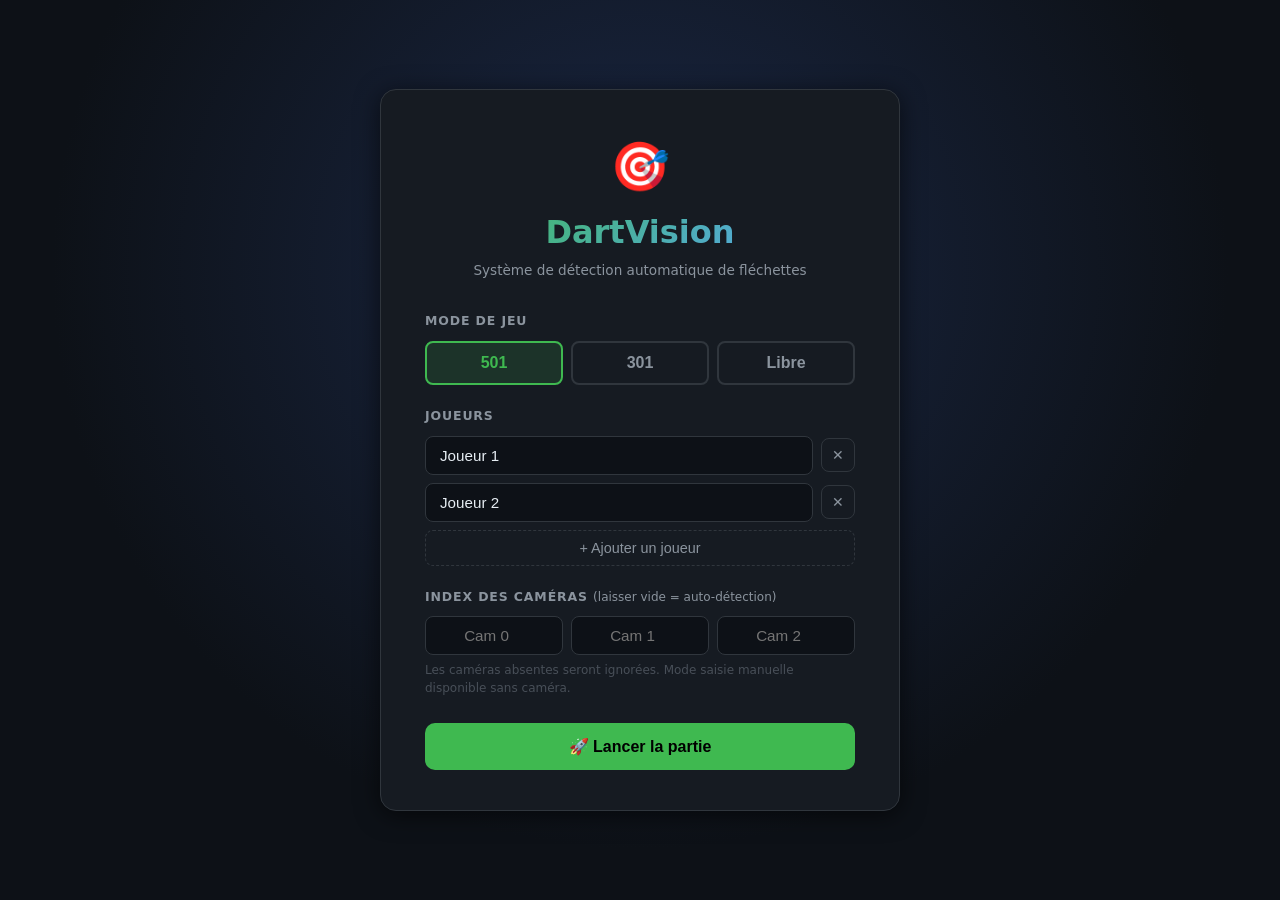
==== web/static/index.html @ a5d16f19 "feat: Application web complète DartVision avec saisie manuelle fallback - web/server.py: Backend Fas" ====
<!DOCTYPE html>
<html lang="fr">
<head>
  <meta charset="UTF-8" />
  <meta name="viewport" content="width=device-width, initial-scale=1.0" />
  <title>DartVision — Système de détection de fléchettes</title>
  <link rel="stylesheet" href="style.css" />
</head>
<body>

<!-- ═══════════════════════════════════════════════════════ SETUP SCREEN ═════-->
<div id="setup-screen">
  <div class="setup-card">
    <div class="setup-logo">🎯</div>
    <h1>DartVision</h1>
    <p class="subtitle">Système de détection automatique de fléchettes</p>

    <div class="form-group">
      <label>Mode de jeu</label>
      <div class="mode-selector">
        <button class="mode-btn active" data-mode="501">501</button>
        <button class="mode-btn" data-mode="301">301</button>
        <button class="mode-btn" data-mode="free">Libre</button>
      </div>
    </div>

    <div class="form-group">
      <label>Joueurs</label>
      <div class="player-list" id="player-list">
        <div class="player-input-row">
          <input type="text" placeholder="Joueur 1" value="Joueur 1" class="player-name-input" />
          <button class="btn-icon danger" onclick="removePlayer(this)" title="Supprimer">✕</button>
        </div>
        <div class="player-input-row">
          <input type="text" placeholder="Joueur 2" value="Joueur 2" class="player-name-input" />
          <button class="btn-icon danger" onclick="removePlayer(this)" title="Supprimer">✕</button>
        </div>
      </div>
      <button class="add-player-btn" onclick="addPlayer()">+ Ajouter un joueur</button>
    </div>

    <div class="form-group">
      <label>
        Index des caméras
        <span class="label-hint">(laisser vide = auto-détection)</span>
      </label>
      <div class="cam-inputs">
        <input type="number" id="cam0-input" placeholder="Cam 0" min="0" max="20" />
        <input type="number" id="cam1-input" placeholder="Cam 1" min="0" max="20" />
        <input type="number" id="cam2-input" placeholder="Cam 2" min="0" max="20" />
      </div>
      <p class="field-hint">Les caméras absentes seront ignorées. Mode saisie manuelle disponible sans caméra.</p>
    </div>

    <button class="btn-primary" id="start-btn" onclick="startGame()">
      <span id="start-btn-text">🚀 Lancer la partie</span>
    </button>
  </div>
</div>

<!-- ═══════════════════════════════════════════════════════ GAME SCREEN ══════-->
<div id="game-screen">

  <!-- ── Left: Camera Feeds ─────────────────────────────────────────────── -->
  <div id="cameras-panel">
    <div class="panel-header">
      <span class="panel-title">📷 Caméras</span>
      <button class="pill-btn" id="pause-btn" onclick="toggleDetection()">⏸ Pause</button>
    </div>

    <div id="cam-feeds">
      <!-- Camera containers injected by JS -->
      <div class="no-cam-msg" id="no-cam-msg" style="display:none">
        <div style="font-size:2.5rem;margin-bottom:10px">📷</div>
        <strong>Aucune caméra détectée</strong>
        <p>Mode saisie manuelle uniquement.<br>Utilisez la cible ou les boutons rapides.</p>
      </div>
    </div>

    <button class="ctrl-btn success full-width" onclick="captureAllReferences()" style="margin-top:10px">
      📸 Capturer référence (toutes)
    </button>

    <!-- Detection status -->
    <div class="detect-status" id="detect-status">
      <div class="detect-status-dot" id="detect-dot"></div>
      <span id="detect-status-text">En attente de lancer…</span>
    </div>
  </div>

  <!-- ── Center: Dartboard + Last Throw ────────────────────────────────── -->
  <div id="center-panel">
    <div class="center-header">
      <span class="center-title">🎯 Cible interactive</span>
      <span class="center-hint">Cliquez pour saisie manuelle</span>
    </div>

    <div id="dartboard-wrapper">
      <svg id="dartboard-svg"
           viewBox="0 0 500 500"
           xmlns="http://www.w3.org/2000/svg"
           title="Cliquez pour entrer un score manuellement">
        <!-- Generated by JS -->
      </svg>
    </div>

    <!-- Last Throw Info Bar -->
    <div id="last-throw-bar">
      <div class="lt-score-box">
        <div class="lt-score-value" id="lt-score">—</div>
        <div class="lt-score-pts">pts</div>
      </div>
      <div class="lt-info">
        <div class="lt-label" id="lt-label">En attente de détection</div>
        <div class="lt-detail" id="lt-detail">Lancez une fléchette ou utilisez la saisie manuelle</div>
      </div>
      <div class="lt-right">
        <span class="source-badge" id="lt-source">—</span>
        <button class="correct-btn" id="correct-btn" onclick="correctLastThrow()" style="display:none">
          ✎ Corriger
        </button>
      </div>
    </div>
  </div>

  <!-- ── Right: Scoreboard ─────────────────────────────────────────────── -->
  <div id="scoreboard-panel">
    <div class="panel-header">
      <span class="panel-title">🏆 Scores</span>
      <span class="mode-badge" id="mode-badge">501</span>
    </div>

    <div id="players-section">
      <!-- Player cards injected by JS -->
    </div>

    <!-- Throw history -->
    <div class="history-block">
      <div class="history-title">Historique</div>
      <div class="history-list" id="history-list">
        <div class="history-empty">Aucun lancer enregistré</div>
      </div>
    </div>
  </div>

  <!-- ── Bottom Controls Bar ───────────────────────────────────────────── -->
  <div id="controls-bar">
    <button class="ctrl-btn danger" onclick="undoThrow()" title="Raccourci: Z">
      ↩ Annuler
    </button>
    <button class="ctrl-btn" onclick="nextTurn()" title="Raccourci: N">
      ⏭ Tour suivant
    </button>
    <button class="ctrl-btn primary" onclick="openManualScore()" title="Raccourci: M">
      ✏️ Saisie manuelle
    </button>

    <div class="ctrl-separator"></div>

    <div class="current-player-display" id="current-player-display">
      🎯 <strong id="current-player-name">—</strong>
      <span id="current-player-darts" class="dart-counter"></span>
    </div>

    <div class="ctrl-separator"></div>

    <span class="keyboard-hint">Z=Annuler · N=Tour suivant · M=Manuel · Esc=Fermer</span>

    <div style="flex:1"></div>

    <button class="ctrl-btn" onclick="showSetup()">⚙️ Nouvelle partie</button>
  </div>

</div><!-- #game-screen -->

<!-- ═══════════════════════════════════════════════════ MANUAL SCORE MODAL ═══-->
<div id="manual-modal" class="hidden">
  <div class="modal-backdrop" onclick="closeManualScore()"></div>
  <div class="modal-card">
    <div class="modal-header">
      <h3>✏️ Saisie manuelle</h3>
      <button class="modal-close" onclick="closeManualScore()">✕</button>
    </div>
    <p class="modal-sub">Cliquez sur la cible <em>ou</em> utilisez les boutons rapides ci-dessous</p>

    <div class="modal-layout">

      <!-- Interactive dartboard -->
      <div class="modal-board-wrap">
        <svg id="modal-dartboard"
             viewBox="0 0 500 500"
             xmlns="http://www.w3.org/2000/svg"
             style="cursor:crosshair">
          <!-- Generated by JS -->
        </svg>
      </div>

      <!-- Score display + quick buttons -->
      <div class="modal-right">

        <div class="selected-display" id="selected-display">
          <div class="sel-score" id="sel-score">—</div>
          <div class="sel-label" id="sel-label">Sélectionnez une zone</div>
          <div class="sel-ring" id="sel-ring"></div>
        </div>

        <!-- Quick score shortcuts -->
        <div class="quick-section">
          <div class="quick-title">Raccourcis</div>
          <div class="quick-row">
            <button class="qs-btn bull" onclick="selectQuickScore('D-BULL',50,25,2,'double_bull')">🎯 BULL 50</button>
            <button class="qs-btn bull" onclick="selectQuickScore('S-BULL',25,25,1,'single_bull')">BULL 25</button>
            <button class="qs-btn miss" onclick="selectQuickScore('MISS',0,0,0,'outside')">MISS</button>
          </div>
        </div>

        <!-- Number grid -->
        <div class="quick-section">
          <div class="quick-title">Numéro → puis multiplicateur</div>
          <div class="number-grid">
            <button class="num-btn" onclick="selectNumber(20)">20</button>
            <button class="num-btn" onclick="selectNumber(19)">19</button>
            <button class="num-btn" onclick="selectNumber(18)">18</button>
            <button class="num-btn" onclick="selectNumber(17)">17</button>
            <button class="num-btn" onclick="selectNumber(16)">16</button>
            <button class="num-btn" onclick="selectNumber(15)">15</button>
            <button class="num-btn" onclick="selectNumber(14)">14</button>
            <button class="num-btn" onclick="selectNumber(13)">13</button>
            <button class="num-btn" onclick="selectNumber(12)">12</button>
            <button class="num-btn" onclick="selectNumber(11)">11</button>
            <button class="num-btn" onclick="selectNumber(10)">10</button>
            <button class="num-btn" onclick="selectNumber(9)">9</button>
            <button class="num-btn" onclick="selectNumber(8)">8</button>
            <button class="num-btn" onclick="selectNumber(7)">7</button>
            <button class="num-btn" onclick="selectNumber(6)">6</button>
            <button class="num-btn" onclick="selectNumber(5)">5</button>
            <button class="num-btn" onclick="selectNumber(4)">4</button>
            <button class="num-btn" onclick="selectNumber(3)">3</button>
            <button class="num-btn" onclick="selectNumber(2)">2</button>
            <button class="num-btn" onclick="selectNumber(1)">1</button>
          </div>
        </div>

        <!-- Multiplier row (shown after number selected) -->
        <div class="mult-section" id="mult-section" style="display:none">
          <div class="quick-title">Multiplicateur pour <span id="mult-number">?</span></div>
          <div class="mult-row">
            <button class="mult-btn" id="mb-single" onclick="applyMultiplier(1)">Simple</button>
            <button class="mult-btn" id="mb-double" onclick="applyMultiplier(2)">Double (×2)</button>
            <button class="mult-btn" id="mb-triple" onclick="applyMultiplier(3)">Triple (×3)</button>
          </div>
        </div>

        <!-- Footer -->
        <div class="modal-footer">
          <button class="btn-confirm" id="confirm-btn" onclick="confirmManualScore()" disabled>
            ✅ Valider
          </button>
          <button class="btn-cancel" onclick="closeManualScore()">Annuler</button>
        </div>

      </div><!-- .modal-right -->
    </div><!-- .modal-layout -->
  </div><!-- .modal-card -->
</div><!-- #manual-modal -->

<!-- ═══════════════════════════════════════════════════════ GAME OVER ════════-->
<div id="game-over-overlay" class="hidden">
  <div class="game-over-card">
    <div class="trophy-emoji">🏆</div>
    <h2>Victoire !</h2>
    <div class="winner-name" id="winner-name">—</div>
    <div class="winner-sub">a remporté la partie</div>
    <div class="game-over-actions">
      <button class="btn-primary" onclick="showSetup()">🔄 Nouvelle partie</button>
    </div>
  </div>
</div>

<!-- ═══════════════════════════════════════════════════════ TOAST CONTAINER ══-->
<div id="toast-container" aria-live="polite"></div>

<script src="app.js"></script>
</body>
</html>
---- web/static/style.css ----
/* ═══════════════════════════════════════════════════════════════════════════
   DartVision — Dark Pub Theme
   ═══════════════════════════════════════════════════════════════════════════ */

*, *::before, *::after { box-sizing: border-box; margin: 0; padding: 0; }

:root {
  --bg:        #0d1117;
  --bg-card:   #161b22;
  --bg-panel:  #21262d;
  --bg-input:  #0d1117;
  --border:    #30363d;
  --border-hi: #484f58;

  --text:      #e6edf3;
  --muted:     #8b949e;
  --dimmed:    #484f58;

  --green:     #3fb950;
  --green-dim: rgba(63, 185, 80, 0.15);
  --red:       #f85149;
  --red-dim:   rgba(248, 81, 73, 0.12);
  --orange:    #d29922;
  --blue:      #58a6ff;
  --blue-dim:  rgba(88, 166, 255, 0.12);
  --gold:      #f0c674;
  --gold-dim:  rgba(240, 198, 116, 0.12);
  --purple:    #bc8cff;

  /* Dartboard colors */
  --db-black:  #111;
  --db-cream:  #e8dfc0;
  --db-red:    #c41e1e;
  --db-green:  #1a6b1a;
  --db-wire:   #4a4a4a;

  --radius:    10px;
  --shadow:    0 4px 24px rgba(0,0,0,0.6);
  --shadow-sm: 0 2px 8px rgba(0,0,0,0.4);
}

html, body { height: 100%; overflow: hidden; }

body {
  background: var(--bg);
  color: var(--text);
  font-family: 'Segoe UI', system-ui, -apple-system, sans-serif;
  font-size: 14px;
  line-height: 1.5;
}

/* ── Scrollbar ──────────────────────────────────────────────────────────── */
::-webkit-scrollbar { width: 4px; height: 4px; }
::-webkit-scrollbar-track { background: transparent; }
::-webkit-scrollbar-thumb { background: var(--border); border-radius: 2px; }
::-webkit-scrollbar-thumb:hover { background: var(--border-hi); }

/* ═══════════════════════════════════════ SETUP SCREEN ═══════════════════ */

#setup-screen {
  display: flex;
  align-items: center;
  justify-content: center;
  min-height: 100vh;
  background: radial-gradient(ellipse at 50% 30%, #1a2744 0%, #0d1117 65%);
}

.setup-card {
  background: var(--bg-card);
  border: 1px solid var(--border);
  border-radius: 16px;
  padding: 40px 44px;
  width: 520px;
  box-shadow: var(--shadow);
}

.setup-logo {
  text-align: center;
  font-size: 3rem;
  margin-bottom: 6px;
}

.setup-card h1 {
  text-align: center;
  font-size: 2rem;
  font-weight: 800;
  margin-bottom: 4px;
  background: linear-gradient(135deg, #3fb950 0%, #58a6ff 100%);
  -webkit-background-clip: text;
  -webkit-text-fill-color: transparent;
  background-clip: text;
}

.subtitle {
  text-align: center;
  color: var(--muted);
  font-size: 0.85rem;
  margin-bottom: 32px;
}

.form-group { margin-bottom: 22px; }

.form-group label {
  display: block;
  font-size: 0.78rem;
  font-weight: 700;
  color: var(--muted);
  text-transform: uppercase;
  letter-spacing: 0.07em;
  margin-bottom: 10px;
}

.label-hint {
  font-weight: 400;
  text-transform: none;
  letter-spacing: 0;
  font-size: 0.75rem;
}

.field-hint {
  margin-top: 6px;
  font-size: 0.75rem;
  color: var(--dimmed);
}

/* Mode selector */
.mode-selector {
  display: flex;
  gap: 8px;
}

.mode-btn {
  flex: 1;
  padding: 11px;
  border: 2px solid var(--border);
  border-radius: 8px;
  background: transparent;
  color: var(--muted);
  font-size: 1rem;
  font-weight: 700;
  cursor: pointer;
  transition: all 0.18s;
}

.mode-btn.active {
  border-color: var(--green);
  background: var(--green-dim);
  color: var(--green);
}

.mode-btn:hover:not(.active) {
  border-color: var(--border-hi);
  color: var(--text);
}

/* Players */
.player-list { display: flex; flex-direction: column; gap: 8px; }

.player-input-row {
  display: flex;
  gap: 8px;
  align-items: center;
}

.player-input-row input,
.cam-inputs input {
  flex: 1;
  padding: 10px 14px;
  background: var(--bg-input);
  border: 1px solid var(--border);
  border-radius: 8px;
  color: var(--text);
  font-size: 0.95rem;
  transition: border-color 0.15s;
}

.player-input-row input:focus,
.cam-inputs input:focus {
  outline: none;
  border-color: var(--blue);
}

.btn-icon {
  width: 34px;
  height: 34px;
  flex-shrink: 0;
  border: 1px solid var(--border);
  border-radius: 8px;
  background: transparent;
  color: var(--muted);
  cursor: pointer;
  display: flex;
  align-items: center;
  justify-content: center;
  font-size: 0.9rem;
  transition: all 0.15s;
}

.btn-icon:hover { background: var(--bg-panel); color: var(--text); }
.btn-icon.danger:hover { border-color: var(--red); color: var(--red); }

.add-player-btn {
  margin-top: 8px;
  width: 100%;
  padding: 9px;
  border: 1px dashed var(--border);
  border-radius: 8px;
  background: transparent;
  color: var(--muted);
  cursor: pointer;
  font-size: 0.9rem;
  transition: all 0.15s;
}
.add-player-btn:hover { border-color: var(--green); color: var(--green); }

/* Camera inputs */
.cam-inputs {
  display: flex;
  gap: 8px;
}
.cam-inputs input { text-align: center; }

/* Primary button */
.btn-primary {
  width: 100%;
  padding: 14px;
  background: var(--green);
  color: #000;
  font-size: 1rem;
  font-weight: 700;
  border: none;
  border-radius: 10px;
  cursor: pointer;
  margin-top: 4px;
  transition: all 0.18s;
}
.btn-primary:hover { filter: brightness(1.1); transform: translateY(-1px); }
.btn-primary:active { transform: translateY(0); }
.btn-primary:disabled { opacity: 0.5; cursor: not-allowed; transform: none; }

/* ═══════════════════════════════════════ GAME SCREEN ════════════════════ */

#game-screen {
  display: grid;
  grid-template-columns: 270px 1fr 310px;
  grid-template-rows: 1fr 56px;
  height: 100vh;
  overflow: hidden;
}

/* ── Left Panel: Cameras ─────────────────────────────────────────────── */
#cameras-panel {
  grid-row: 1;
  grid-column: 1;
  background: var(--bg-card);
  border-right: 1px solid var(--border);
  display: flex;
  flex-direction: column;
  padding: 12px;
  gap: 10px;
  overflow-y: auto;
}

.panel-header {
  display: flex;
  align-items: center;
  justify-content: space-between;
  padding-bottom: 4px;
}

.panel-title {
  font-size: 0.78rem;
  font-weight: 700;
  text-transform: uppercase;
  letter-spacing: 0.08em;
  color: var(--muted);
}

.pill-btn {
  font-size: 0.7rem;
  font-weight: 600;
  padding: 4px 10px;
  border-radius: 20px;
  border: 1px solid var(--border);
  background: transparent;
  color: var(--muted);
  cursor: pointer;
  transition: all 0.15s;
}
.pill-btn:hover { background: var(--bg-panel); color: var(--text); }
.pill-btn.paused { border-color: var(--orange); color: var(--orange); }

/* Camera feed containers */
#cam-feeds { display: flex; flex-direction: column; gap: 8px; }

.cam-container {
  position: relative;
  border-radius: 8px;
  overflow: hidden;
  border: 2px solid var(--border);
  transition: border-color 0.25s;
  background: #000;
}

.cam-container img {
  width: 100%;
  display: block;
  aspect-ratio: 1;
  object-fit: cover;
  background: #000;
}

.cam-container.detecting { border-color: var(--orange); }
.cam-container.detected  { border-color: var(--green);  }
.cam-container.cooldown  { border-color: var(--blue);   }

.cam-overlay {
  position: absolute;
  top: 0; left: 0; right: 0;
  display: flex;
  align-items: flex-start;
  justify-content: space-between;
  padding: 6px 8px;
  pointer-events: none;
}

.cam-badge {
  background: rgba(0,0,0,0.75);
  color: var(--text);
  font-size: 0.65rem;
  font-weight: 700;
  padding: 2px 8px;
  border-radius: 4px;
  text-transform: uppercase;
  letter-spacing: 0.05em;
}

.cam-state-dot {
  width: 9px;
  height: 9px;
  border-radius: 50%;
  background: var(--muted);
  margin-top: 3px;
}
.cam-state-dot.idle       { background: var(--muted); }
.cam-state-dot.motion     { background: var(--orange); animation: blink 0.6s infinite; }
.cam-state-dot.confirming { background: var(--orange); animation: blink 0.4s infinite; }
.cam-state-dot.detected   { background: var(--green); }
.cam-state-dot.cooldown   { background: var(--blue); }

.cam-bottom {
  position: absolute;
  bottom: 0; left: 0; right: 0;
  display: flex;
  justify-content: space-between;
  align-items: flex-end;
  padding: 6px 8px;
  background: linear-gradient(transparent, rgba(0,0,0,0.7));
}

.cam-ref-btn {
  font-size: 0.65rem;
  padding: 3px 8px;
  border-radius: 4px;
  border: 1px solid rgba(255,255,255,0.3);
  background: rgba(0,0,0,0.5);
  color: rgba(255,255,255,0.8);
  cursor: pointer;
  transition: all 0.15s;
  pointer-events: auto;
}
.cam-ref-btn:hover { background: rgba(0,0,0,0.8); color: #fff; }

.cam-state-label {
  font-size: 0.6rem;
  color: rgba(255,255,255,0.6);
  font-weight: 600;
  text-transform: uppercase;
}

.no-cam-msg {
  text-align: center;
  padding: 24px 16px;
  color: var(--muted);
  font-size: 0.85rem;
  background: var(--bg-panel);
  border-radius: 8px;
  border: 1px dashed var(--border);
  line-height: 1.8;
}

/* Detection status indicator */
.detect-status {
  display: flex;
  align-items: center;
  gap: 8px;
  padding: 8px 10px;
  border-radius: 8px;
  background: var(--bg-panel);
  border: 1px solid var(--border);
  font-size: 0.78rem;
  color: var(--muted);
  margin-top: auto;
}

.detect-status-dot {
  width: 8px;
  height: 8px;
  border-radius: 50%;
  background: var(--muted);
  flex-shrink: 0;
}

.detect-status-dot.active { background: var(--green); animation: blink 1.5s infinite; }
.detect-status-dot.paused { background: var(--orange); }

/* ── Center Panel: Dartboard + Last Throw ───────────────────────────── */
#center-panel {
  grid-row: 1;
  grid-column: 2;
  display: flex;
  flex-direction: column;
  align-items: center;
  padding: 14px 20px 12px;
  overflow: hidden;
  gap: 10px;
}

.center-header {
  display: flex;
  align-items: baseline;
  gap: 10px;
  align-self: stretch;
}

.center-title {
  font-size: 0.78rem;
  font-weight: 700;
  text-transform: uppercase;
  letter-spacing: 0.08em;
  color: var(--muted);
}

.center-hint {
  font-size: 0.73rem;
  color: var(--dimmed);
}

#dartboard-wrapper {
  flex: 1;
  display: flex;
  align-items: center;
  justify-content: center;
  width: 100%;
  min-height: 0;
}

#dartboard-svg {
  max-width: 100%;
  max-height: 100%;
  cursor: crosshair;
  filter: drop-shadow(0 0 20px rgba(0,0,0,0.8));
}

/* Last throw bar */
#last-throw-bar {
  display: flex;
  align-items: center;
  gap: 14px;
  width: 100%;
  max-width: 480px;
  padding: 12px 16px;
  background: var(--bg-card);
  border: 1px solid var(--border);
  border-radius: 12px;
}

.lt-score-box {
  display: flex;
  flex-direction: column;
  align-items: center;
  min-width: 56px;
  padding-right: 14px;
  border-right: 1px solid var(--border);
}

.lt-score-value {
  font-size: 2.2rem;
  font-weight: 900;
  color: var(--gold);
  line-height: 1;
}

.lt-score-pts {
  font-size: 0.65rem;
  color: var(--muted);
  text-transform: uppercase;
  letter-spacing: 0.05em;
}

.lt-info { flex: 1; min-width: 0; }

.lt-label {
  font-size: 1.1rem;
  font-weight: 700;
  color: var(--text);
  white-space: nowrap;
  overflow: hidden;
  text-overflow: ellipsis;
}

.lt-detail {
  font-size: 0.75rem;
  color: var(--muted);
  white-space: nowrap;
  overflow: hidden;
  text-overflow: ellipsis;
}

.lt-right {
  display: flex;
  flex-direction: column;
  align-items: flex-end;
  gap: 6px;
  flex-shrink: 0;
}

.source-badge {
  font-size: 0.7rem;
  font-weight: 600;
  padding: 2px 10px;
  border-radius: 20px;
  border: 1px solid var(--border);
  color: var(--muted);
}
.source-badge.auto   { border-color: var(--green); color: var(--green); }
.source-badge.manual { border-color: var(--blue);  color: var(--blue);  }

.correct-btn {
  font-size: 0.72rem;
  padding: 3px 10px;
  border-radius: 6px;
  border: 1px solid var(--orange);
  background: transparent;
  color: var(--orange);
  cursor: pointer;
  transition: all 0.15s;
}
.correct-btn:hover { background: rgba(210, 153, 34, 0.15); }

/* ── Right Panel: Scoreboard ─────────────────────────────────────────── */
#scoreboard-panel {
  grid-row: 1;
  grid-column: 3;
  background: var(--bg-card);
  border-left: 1px solid var(--border);
  display: flex;
  flex-direction: column;
  padding: 12px;
  gap: 10px;
  overflow-y: auto;
}

.mode-badge {
  font-size: 0.7rem;
  font-weight: 700;
  padding: 3px 10px;
  border-radius: 20px;
  background: var(--green-dim);
  color: var(--green);
  border: 1px solid rgba(63, 185, 80, 0.4);
}

/* Player cards */
#players-section { display: flex; flex-direction: column; gap: 8px; }

.player-card {
  background: var(--bg-panel);
  border: 2px solid var(--border);
  border-radius: 12px;
  padding: 12px 14px;
  transition: border-color 0.25s, background 0.25s;
}

.player-card.active {
  border-color: var(--green);
  background: rgba(63, 185, 80, 0.04);
}

.player-card.busted {
  border-color: var(--red);
  background: var(--red-dim);
  animation: shake 0.45s ease;
}

.player-card.winner {
  border-color: var(--gold);
  background: var(--gold-dim);
}

.player-header {
  display: flex;
  align-items: center;
  gap: 8px;
  margin-bottom: 6px;
}

.player-dot {
  width: 8px;
  height: 8px;
  border-radius: 50%;
  background: var(--muted);
  flex-shrink: 0;
}
.player-card.active .player-dot { background: var(--green); }
.player-card.winner .player-dot { background: var(--gold); }

.player-name-display {
  flex: 1;
  font-weight: 700;
  font-size: 0.95rem;
  overflow: hidden;
  text-overflow: ellipsis;
  white-space: nowrap;
}

.turn-badge {
  font-size: 0.65rem;
  font-weight: 700;
  color: var(--green);
  text-transform: uppercase;
  letter-spacing: 0.05em;
  animation: blink 2s infinite;
}

.player-score-row {
  display: flex;
  align-items: baseline;
  gap: 8px;
  margin-bottom: 8px;
}

.player-main-score {
  font-size: 2.6rem;
  font-weight: 900;
  line-height: 1;
  color: var(--text);
}

.player-card.active .player-main-score { color: var(--blue); }
.player-card.winner .player-main-score { color: var(--gold); }

.player-stats {
  display: flex;
  gap: 14px;
  margin-bottom: 8px;
}

.stat-item { text-align: center; }

.stat-val {
  font-size: 0.9rem;
  font-weight: 700;
  color: var(--text);
}

.stat-lbl {
  font-size: 0.62rem;
  color: var(--muted);
  text-transform: uppercase;
  letter-spacing: 0.04em;
}

/* Dart dots for current turn */
.dart-row {
  display: flex;
  gap: 5px;
}

.dart-dot {
  width: 26px;
  height: 26px;
  border-radius: 50%;
  border: 1.5px solid var(--border);
  background: var(--bg-card);
  display: flex;
  align-items: center;
  justify-content: center;
  font-size: 0.6rem;
  font-weight: 700;
  color: var(--muted);
}

.dart-dot.thrown {
  border-color: var(--blue);
  color: var(--blue);
  background: var(--blue-dim);
}

.dart-dot.busted {
  border-color: var(--red);
  color: var(--red);
  background: var(--red-dim);
}

/* Checkout suggestion */
.checkout-hint {
  margin-top: 8px;
  padding: 5px 10px;
  border-radius: 6px;
  background: var(--gold-dim);
  border: 1px solid rgba(240, 198, 116, 0.35);
  font-size: 0.78rem;
  color: var(--gold);
}

/* History */
.history-block {
  flex: 1;
  min-height: 0;
  display: flex;
  flex-direction: column;
}

.history-title {
  font-size: 0.72rem;
  font-weight: 700;
  text-transform: uppercase;
  letter-spacing: 0.07em;
  color: var(--muted);
  margin-bottom: 8px;
}

.history-list {
  display: flex;
  flex-direction: column;
  gap: 3px;
  overflow-y: auto;
  flex: 1;
}

.history-empty {
  color: var(--dimmed);
  font-size: 0.8rem;
  text-align: center;
  padding: 12px;
}

.history-item {
  display: flex;
  align-items: center;
  gap: 8px;
  padding: 4px 8px;
  border-radius: 6px;
  font-size: 0.82rem;
  transition: background 0.1s;
}

.history-item:hover { background: var(--bg-panel); }

.h-player {
  color: var(--muted);
  font-size: 0.72rem;
  min-width: 72px;
  overflow: hidden;
  text-overflow: ellipsis;
  white-space: nowrap;
}

.h-label { font-weight: 700; flex: 1; }

.h-score {
  color: var(--gold);
  font-weight: 600;
  min-width: 28px;
  text-align: right;
}

/* ── Controls Bar ────────────────────────────────────────────────────── */
#controls-bar {
  grid-row: 2;
  grid-column: 1 / -1;
  background: var(--bg-card);
  border-top: 1px solid var(--border);
  padding: 0 20px;
  display: flex;
  align-items: center;
  gap: 10px;
}

.ctrl-btn {
  padding: 8px 16px;
  border-radius: 8px;
  border: 1px solid var(--border);
  background: var(--bg-panel);
  color: var(--text);
  font-size: 0.85rem;
  font-weight: 600;
  cursor: pointer;
  white-space: nowrap;
  transition: all 0.15s;
  display: flex;
  align-items: center;
  gap: 5px;
}

.ctrl-btn:hover { background: var(--border); }

.ctrl-btn.danger  { border-color: var(--red);   color: var(--red);   }
.ctrl-btn.success { border-color: var(--green);  color: var(--green); }
.ctrl-btn.primary { background: var(--green); color: #000; border-color: var(--green); }

.ctrl-btn.danger:hover  { background: var(--red-dim);   }
.ctrl-btn.success:hover { background: var(--green-dim); }
.ctrl-btn.primary:hover { filter: brightness(1.1); }

.ctrl-btn.full-width { width: 100%; justify-content: center; }

.ctrl-separator {
  width: 1px;
  height: 28px;
  background: var(--border);
  flex-shrink: 0;
}

.current-player-display {
  font-size: 0.88rem;
  white-space: nowrap;
  color: var(--text);
}

.dart-counter {
  font-size: 0.75rem;
  color: var(--muted);
  margin-left: 4px;
}

.keyboard-hint {
  font-size: 0.7rem;
  color: var(--dimmed);
  white-space: nowrap;
}

/* ═══════════════════════════════════════ MANUAL SCORE MODAL ════════════ */

#manual-modal {
  position: fixed;
  inset: 0;
  z-index: 1000;
  display: flex;
  align-items: center;
  justify-content: center;
}

#manual-modal.hidden { display: none; }

.modal-backdrop {
  position: absolute;
  inset: 0;
  background: rgba(0, 0, 0, 0.82);
  backdrop-filter: blur(4px);
}

.modal-card {
  position: relative;
  background: var(--bg-card);
  border: 1px solid var(--border);
  border-radius: 16px;
  padding: 24px 28px;
  width: 720px;
  max-width: 96vw;
  max-height: 94vh;
  overflow-y: auto;
  box-shadow: var(--shadow);
  animation: modalIn 0.2s ease;
}

@keyframes modalIn {
  from { opacity: 0; transform: scale(0.96) translateY(10px); }
  to   { opacity: 1; transform: scale(1) translateY(0); }
}

.modal-header {
  display: flex;
  align-items: center;
  justify-content: space-between;
  margin-bottom: 4px;
}

.modal-header h3 { font-size: 1.15rem; font-weight: 700; }

.modal-close {
  width: 32px;
  height: 32px;
  border-radius: 8px;
  border: 1px solid var(--border);
  background: transparent;
  color: var(--muted);
  cursor: pointer;
  font-size: 0.9rem;
  transition: all 0.15s;
}
.modal-close:hover { background: var(--bg-panel); color: var(--text); }

.modal-sub {
  font-size: 0.82rem;
  color: var(--muted);
  margin-bottom: 20px;
}
.modal-sub em { color: var(--blue); font-style: normal; font-weight: 600; }

.modal-layout {
  display: flex;
  gap: 24px;
  align-items: flex-start;
}

.modal-board-wrap { flex-shrink: 0; }

.modal-board-wrap svg {
  width: 280px;
  height: 280px;
  filter: drop-shadow(0 0 12px rgba(0,0,0,0.7));
}

.modal-right {
  flex: 1;
  display: flex;
  flex-direction: column;
  gap: 14px;
  min-width: 0;
}

/* Selected score display */
.selected-display {
  background: var(--bg-panel);
  border: 2px solid var(--border);
  border-radius: 12px;
  padding: 14px 16px;
  text-align: center;
  transition: border-color 0.2s;
}

.selected-display.has-score { border-color: var(--blue); }

.sel-score {
  font-size: 2.8rem;
  font-weight: 900;
  color: var(--gold);
  line-height: 1;
}

.sel-label {
  font-size: 1rem;
  font-weight: 600;
  color: var(--text);
}

.sel-ring {
  font-size: 0.75rem;
  color: var(--muted);
  margin-top: 2px;
}

/* Quick sections */
.quick-section { display: flex; flex-direction: column; gap: 8px; }

.quick-title {
  font-size: 0.72rem;
  font-weight: 700;
  text-transform: uppercase;
  letter-spacing: 0.06em;
  color: var(--muted);
}

.quick-row {
  display: flex;
  gap: 6px;
}

.qs-btn {
  flex: 1;
  padding: 8px 6px;
  border-radius: 8px;
  border: 1px solid var(--border);
  background: var(--bg-panel);
  color: var(--text);
  font-size: 0.8rem;
  font-weight: 600;
  cursor: pointer;
  transition: all 0.15s;
  text-align: center;
}
.qs-btn:hover { border-color: var(--border-hi); background: var(--border); }
.qs-btn.bull { border-color: rgba(240,198,116,0.4); color: var(--gold); }
.qs-btn.bull:hover { background: var(--gold-dim); }
.qs-btn.miss { border-color: rgba(248,81,73,0.4); color: var(--red); }
.qs-btn.miss:hover { background: var(--red-dim); }

/* Number grid */
.number-grid {
  display: grid;
  grid-template-columns: repeat(10, 1fr);
  gap: 4px;
}

.num-btn {
  padding: 7px 4px;
  border-radius: 6px;
  border: 1px solid var(--border);
  background: var(--bg-panel);
  color: var(--text);
  font-size: 0.8rem;
  font-weight: 700;
  cursor: pointer;
  text-align: center;
  transition: all 0.12s;
}
.num-btn:hover { border-color: var(--blue); color: var(--blue); background: var(--blue-dim); }
.num-btn.selected { border-color: var(--blue); background: var(--blue-dim); color: var(--blue); }

/* Multiplier section */
.mult-section { display: flex; flex-direction: column; gap: 8px; }

.mult-row {
  display: flex;
  gap: 6px;
}

.mult-btn {
  flex: 1;
  padding: 9px 6px;
  border-radius: 8px;
  border: 2px solid var(--border);
  background: transparent;
  color: var(--muted);
  font-size: 0.82rem;
  font-weight: 700;
  cursor: pointer;
  transition: all 0.15s;
  text-align: center;
}
.mult-btn:hover { border-color: var(--border-hi); color: var(--text); }
.mult-btn.active { border-color: var(--blue); background: var(--blue-dim); color: var(--blue); }

/* Modal footer */
.modal-footer {
  display: flex;
  gap: 10px;
  margin-top: 4px;
}

.btn-confirm {
  flex: 1;
  padding: 12px;
  background: var(--green);
  color: #000;
  font-size: 0.95rem;
  font-weight: 700;
  border: none;
  border-radius: 10px;
  cursor: pointer;
  transition: all 0.15s;
}
.btn-confirm:disabled { opacity: 0.35; cursor: not-allowed; }
.btn-confirm:not(:disabled):hover { filter: brightness(1.1); }

.btn-cancel {
  padding: 12px 20px;
  border: 1px solid var(--border);
  background: transparent;
  color: var(--muted);
  border-radius: 10px;
  cursor: pointer;
  font-size: 0.95rem;
  transition: all 0.15s;
}
.btn-cancel:hover { background: var(--bg-panel); color: var(--text); }

/* ═══════════════════════════════════════ GAME OVER ══════════════════════ */

#game-over-overlay {
  position: fixed;
  inset: 0;
  background: rgba(0, 0, 0, 0.92);
  display: flex;
  align-items: center;
  justify-content: center;
  z-index: 900;
  backdrop-filter: blur(6px);
}

#game-over-overlay.hidden { display: none; }

.game-over-card {
  text-align: center;
  background: var(--bg-card);
  border: 2px solid var(--gold);
  border-radius: 20px;
  padding: 52px 60px;
  box-shadow: 0 0 80px rgba(240, 198, 116, 0.25), var(--shadow);
  animation: modalIn 0.3s ease;
}

.trophy-emoji { font-size: 4rem; margin-bottom: 10px; }

.game-over-card h2 {
  font-size: 0.9rem;
  text-transform: uppercase;
  letter-spacing: 0.2em;
  color: var(--muted);
  margin-bottom: 10px;
}

.winner-name {
  font-size: 3.2rem;
  font-weight: 900;
  color: var(--gold);
  margin-bottom: 6px;
}

.winner-sub {
  font-size: 0.9rem;
  color: var(--muted);
  margin-bottom: 32px;
}

.game-over-actions .btn-primary {
  width: auto;
  padding: 14px 40px;
  font-size: 1rem;
}

/* ═══════════════════════════════════════ TOASTS ═════════════════════════ */

#toast-container {
  position: fixed;
  top: 18px;
  right: 18px;
  z-index: 9999;
  display: flex;
  flex-direction: column;
  gap: 8px;
  pointer-events: none;
}

.toast {
  background: var(--bg-card);
  border: 1px solid var(--border);
  border-radius: 10px;
  padding: 11px 16px;
  min-width: 210px;
  max-width: 340px;
  display: flex;
  align-items: center;
  gap: 10px;
  box-shadow: var(--shadow);
  font-size: 0.88rem;
  pointer-events: auto;
  animation: toastIn 0.28s ease;
}

.toast.success { border-color: var(--green); }
.toast.error   { border-color: var(--red);   }
.toast.warning { border-color: var(--orange); }
.toast.info    { border-color: var(--blue);  }

.toast-icon { font-size: 1.1rem; }
.toast-msg  { flex: 1; line-height: 1.4; }

/* ═══════════════════════════════════════ KEYFRAMES ══════════════════════ */

@keyframes blink {
  0%, 100% { opacity: 1; }
  50%       { opacity: 0.35; }
}

@keyframes shake {
  0%, 100% { transform: translateX(0); }
  20%      { transform: translateX(-6px); }
  40%      { transform: translateX(6px); }
  60%      { transform: translateX(-4px); }
  80%      { transform: translateX(3px); }
}

@keyframes flash {
  0%, 100% { opacity: 1; }
  50%       { opacity: 0.2; }
}

@keyframes toastIn {
  from { transform: translateX(110%); opacity: 0; }
  to   { transform: translateX(0);   opacity: 1; }
}

@keyframes toastOut {
  from { transform: translateX(0);   opacity: 1; }
  to   { transform: translateX(110%); opacity: 0; }
}

.score-flash { animation: flash 0.45s ease 2; }
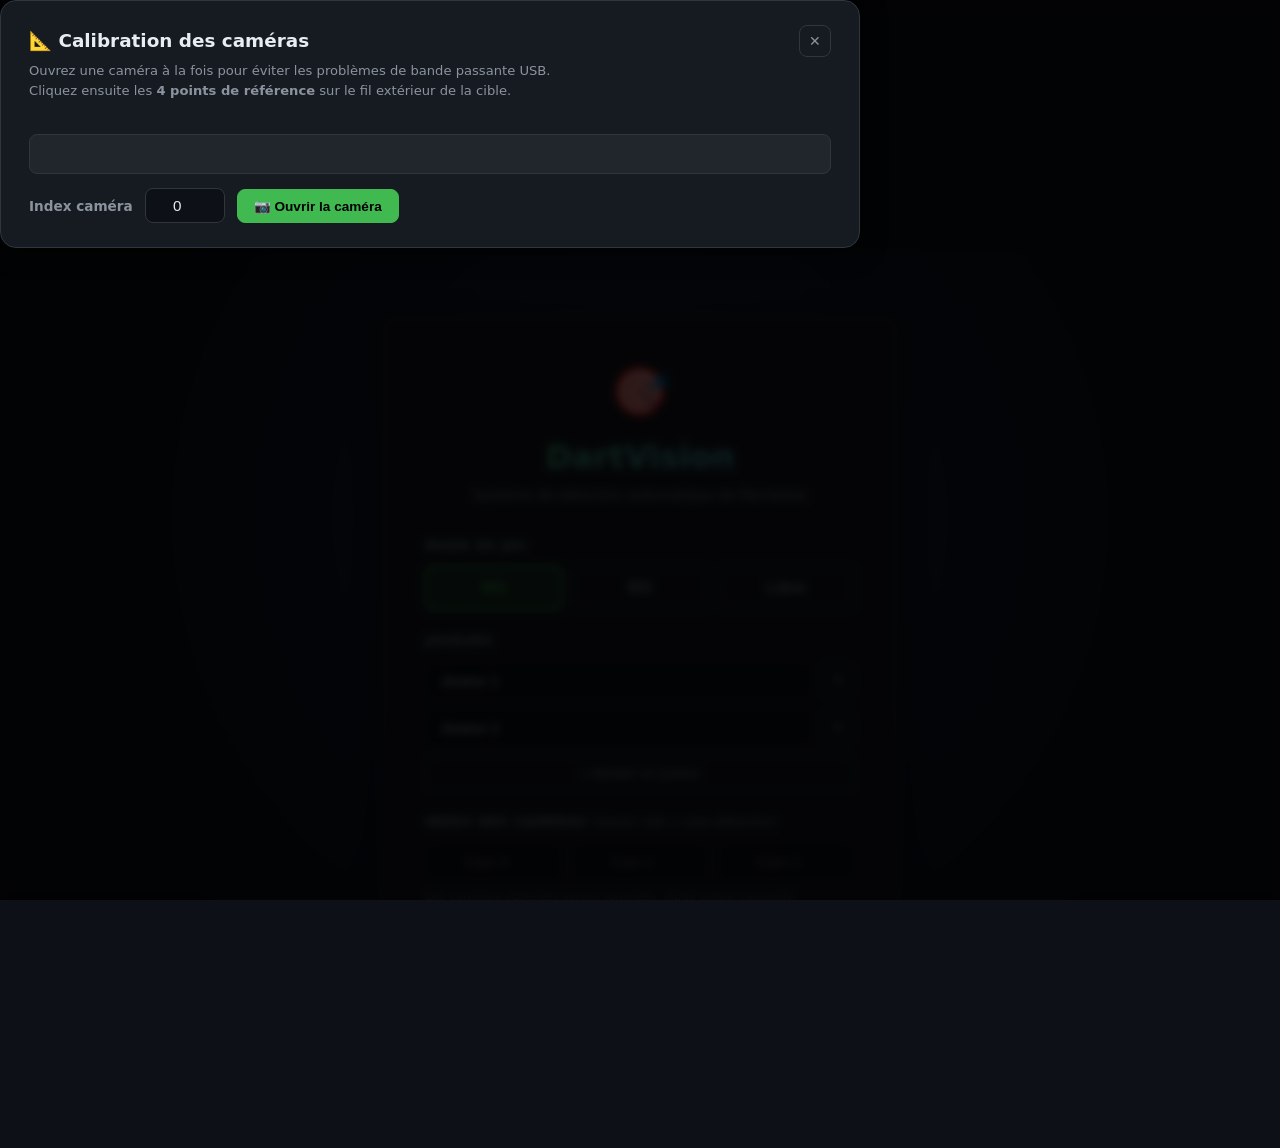
==== commit 6c5a4076: "feat: Calibration des caméras en interface web Ajoute un mode de calibration complet accessible depu" ====
--- a/web/static/index.html
+++ b/web/static/index.html
@@ -8,6 +8,115 @@
 </head>
 <body>
 
+<!-- ═══════════════════════════════════════════════════ CALIBRATION MODAL ════-->
+<div id="calib-modal" class="hidden">
+  <div class="modal-backdrop" onclick="closeCalibration()"></div>
+  <div class="modal-card calib-card">
+
+    <div class="modal-header">
+      <h3>📐 Calibration des caméras</h3>
+      <button class="modal-close" onclick="closeCalibration()">✕</button>
+    </div>
+
+    <!-- Step 0: choose camera -->
+    <div id="calib-step-choose" class="calib-step">
+      <p class="modal-sub">
+        Ouvrez une caméra à la fois pour éviter les problèmes de bande passante USB.<br>
+        Cliquez ensuite les <strong>4 points de référence</strong> sur le fil extérieur de la cible.
+      </p>
+
+      <div class="calib-status-bar" id="calib-status-bar">
+        <!-- Filled by JS -->
+      </div>
+
+      <div class="calib-choose-row">
+        <label>Index caméra</label>
+        <input type="number" id="calib-cam-input" value="0" min="0" max="20" style="width:80px" />
+        <button class="ctrl-btn primary" onclick="calibOpenCamera()">📷 Ouvrir la caméra</button>
+      </div>
+    </div>
+
+    <!-- Step 1: click 4 points on live feed -->
+    <div id="calib-step-click" class="calib-step" style="display:none">
+
+      <div class="calib-progress" id="calib-progress">
+        <span class="cp-step active" data-n="0">1. <strong>20 haut</strong></span>
+        <span class="cp-arrow">→</span>
+        <span class="cp-step" data-n="1">2. <strong>6 droite</strong></span>
+        <span class="cp-arrow">→</span>
+        <span class="cp-step" data-n="2">3. <strong>3 bas</strong></span>
+        <span class="cp-arrow">→</span>
+        <span class="cp-step" data-n="3">4. <strong>11 gauche</strong></span>
+      </div>
+
+      <p class="calib-instruction" id="calib-instruction">
+        🎯 Cliquez le <strong>fil extérieur</strong> à la position <strong id="calib-next-label">20 (haut)</strong>
+      </p>
+
+      <div class="calib-video-wrap">
+        <img id="calib-stream-img" src="" alt="Flux caméra" />
+        <canvas id="calib-canvas"></canvas>
+      </div>
+
+      <div class="calib-click-controls">
+        <button class="ctrl-btn danger" onclick="calibUndo()">↩ Annuler dernier point</button>
+        <button class="ctrl-btn" onclick="calibReset()">🔄 Tout effacer</button>
+        <div style="flex:1"></div>
+        <button class="ctrl-btn primary" id="calib-compute-btn" onclick="calibCompute()" style="display:none">
+          ✅ Calculer l'homographie
+        </button>
+      </div>
+    </div>
+
+    <!-- Step 2: preview result -->
+    <div id="calib-step-preview" class="calib-step" style="display:none">
+      <p class="modal-sub">Vérifiez que la cible est bien redressée et centrée.</p>
+
+      <div class="calib-preview-wrap">
+        <div class="calib-preview-box">
+          <div class="calib-preview-label">Vue brute</div>
+          <img id="calib-raw-snapshot" src="" alt="Brut" />
+        </div>
+        <div class="calib-preview-box">
+          <div class="calib-preview-label">Vue corrigée ✓</div>
+          <img id="calib-preview-img" src="" alt="Prévisualisation" />
+        </div>
+      </div>
+
+      <div class="calib-preview-info">
+        Segment détecté :
+        <strong id="calib-segment-detected">—</strong>
+        &nbsp;|&nbsp;
+        <label>Forcer le segment :
+          <select id="calib-segment-override">
+            <option value="">Auto</option>
+            <option value="20">20</option><option value="1">1</option>
+            <option value="18">18</option><option value="4">4</option>
+            <option value="13">13</option><option value="6">6</option>
+            <option value="10">10</option><option value="15">15</option>
+            <option value="2">2</option><option value="17">17</option>
+            <option value="3">3</option><option value="19">19</option>
+            <option value="7">7</option><option value="16">16</option>
+            <option value="8">8</option><option value="11">11</option>
+            <option value="14">14</option><option value="9">9</option>
+            <option value="12">12</option><option value="5">5</option>
+          </select>
+        </label>
+        <button class="ctrl-btn" style="padding:4px 10px;font-size:0.78rem" onclick="calibRecompute()">↻ Recalculer</button>
+      </div>
+
+      <div class="calib-preview-actions">
+        <button class="ctrl-btn danger" onclick="calibBackToClick()">↩ Refaire les points</button>
+        <button class="ctrl-btn success" onclick="calibConfirm()">✅ Confirmer cette caméra</button>
+        <button class="ctrl-btn primary" id="calib-save-btn" onclick="calibSave()" style="display:none">
+          💾 Sauvegarder tout
+        </button>
+      </div>
+    </div>
+
+  </div><!-- .modal-card -->
+</div><!-- #calib-modal -->
+
 <!-- ═══════════════════════════════════════════════════════ SETUP SCREEN ═════-->
 <div id="setup-screen">
   <div class="setup-card">
@@ -55,6 +164,7 @@
     <button class="btn-primary" id="start-btn" onclick="startGame()">
       <span id="start-btn-text">🚀 Lancer la partie</span>
     </button>
+    <button class="btn-calib" onclick="openCalibration()">📐 Calibrer les caméras</button>
   </div>
 </div>
 
@@ -168,6 +278,7 @@
 
     <div style="flex:1"></div>
 
+    <button class="ctrl-btn" onclick="openCalibration()">📐 Calibrer</button>
     <button class="ctrl-btn" onclick="showSetup()">⚙️ Nouvelle partie</button>
   </div>
 
--- a/web/static/style.css
+++ b/web/static/style.css
@@ -1170,6 +1170,208 @@
 
 /* ═══════════════════════════════════════ KEYFRAMES ══════════════════════ */
 
+/* ═══════════════════════════════════════ CALIBRATION MODAL ═════════════ */
+
+.calib-card {
+  width: 860px;
+  max-width: 97vw;
+}
+
+.calib-step { display: flex; flex-direction: column; gap: 14px; }
+
+/* Status bar: already-calibrated cameras */
+.calib-status-bar {
+  display: flex;
+  flex-wrap: wrap;
+  gap: 8px;
+  padding: 10px 12px;
+  background: var(--bg-panel);
+  border: 1px solid var(--border);
+  border-radius: 8px;
+  font-size: 0.8rem;
+  min-height: 40px;
+  align-items: center;
+}
+
+.calib-cam-chip {
+  padding: 3px 10px;
+  border-radius: 12px;
+  border: 1px solid var(--green);
+  color: var(--green);
+  font-size: 0.75rem;
+  font-weight: 600;
+}
+
+.calib-cam-chip.pending {
+  border-color: var(--orange);
+  color: var(--orange);
+}
+
+.calib-choose-row {
+  display: flex;
+  align-items: center;
+  gap: 12px;
+}
+
+.calib-choose-row label {
+  font-size: 0.85rem;
+  font-weight: 600;
+  color: var(--muted);
+}
+
+.calib-choose-row input {
+  padding: 8px 10px;
+  background: var(--bg-input);
+  border: 1px solid var(--border);
+  border-radius: 8px;
+  color: var(--text);
+  font-size: 0.95rem;
+  text-align: center;
+}
+
+/* Progress steps */
+.calib-progress {
+  display: flex;
+  align-items: center;
+  gap: 8px;
+  font-size: 0.82rem;
+}
+
+.cp-step {
+  padding: 5px 12px;
+  border-radius: 20px;
+  border: 1px solid var(--border);
+  color: var(--muted);
+  background: var(--bg-panel);
+  transition: all 0.2s;
+}
+
+.cp-step.active {
+  border-color: var(--orange);
+  color: var(--orange);
+  background: rgba(210, 153, 34, 0.12);
+}
+
+.cp-step.done {
+  border-color: var(--green);
+  color: var(--green);
+  background: var(--green-dim);
+}
+
+.cp-arrow { color: var(--dimmed); }
+
+.calib-instruction {
+  font-size: 0.9rem;
+  padding: 10px 14px;
+  background: rgba(210, 153, 34, 0.1);
+  border: 1px solid rgba(210, 153, 34, 0.4);
+  border-radius: 8px;
+  color: var(--text);
+}
+
+/* Video + canvas overlay */
+.calib-video-wrap {
+  position: relative;
+  display: flex;
+  align-items: flex-start;
+  border-radius: 10px;
+  overflow: hidden;
+  border: 2px solid var(--border);
+  background: #000;
+  max-height: 400px;
+}
+
+.calib-video-wrap img {
+  width: 100%;
+  display: block;
+  max-height: 400px;
+  object-fit: contain;
+}
+
+.calib-video-wrap canvas {
+  position: absolute;
+  top: 0; left: 0;
+  width: 100%; height: 100%;
+  cursor: crosshair;
+}
+
+.calib-click-controls {
+  display: flex;
+  gap: 8px;
+  align-items: center;
+}
+
+/* Preview */
+.calib-preview-wrap {
+  display: flex;
+  gap: 16px;
+}
+
+.calib-preview-box {
+  flex: 1;
+  display: flex;
+  flex-direction: column;
+  gap: 8px;
+}
+
+.calib-preview-label {
+  font-size: 0.78rem;
+  font-weight: 700;
+  color: var(--muted);
+  text-transform: uppercase;
+  letter-spacing: 0.06em;
+  text-align: center;
+}
+
+.calib-preview-box img {
+  width: 100%;
+  border-radius: 8px;
+  border: 2px solid var(--border);
+  background: #000;
+}
+
+.calib-preview-info {
+  font-size: 0.82rem;
+  color: var(--muted);
+  display: flex;
+  align-items: center;
+  gap: 10px;
+  flex-wrap: wrap;
+}
+
+.calib-preview-info strong { color: var(--green); }
+
+.calib-preview-info select {
+  padding: 4px 8px;
+  background: var(--bg-panel);
+  border: 1px solid var(--border);
+  border-radius: 6px;
+  color: var(--text);
+  font-size: 0.8rem;
+}
+
+.calib-preview-actions {
+  display: flex;
+  gap: 10px;
+  align-items: center;
+}
+
+/* Setup calibration button */
+.btn-calib {
+  width: 100%;
+  padding: 11px;
+  background: transparent;
+  color: var(--muted);
+  font-size: 0.88rem;
+  font-weight: 600;
+  border: 1px solid var(--border);
+  border-radius: 10px;
+  cursor: pointer;
+  margin-top: 6px;
+  transition: all 0.15s;
+}
+.btn-calib:hover { border-color: var(--orange); color: var(--orange); }
+
 @keyframes blink {
   0%, 100% { opacity: 1; }
   50%       { opacity: 0.35; }
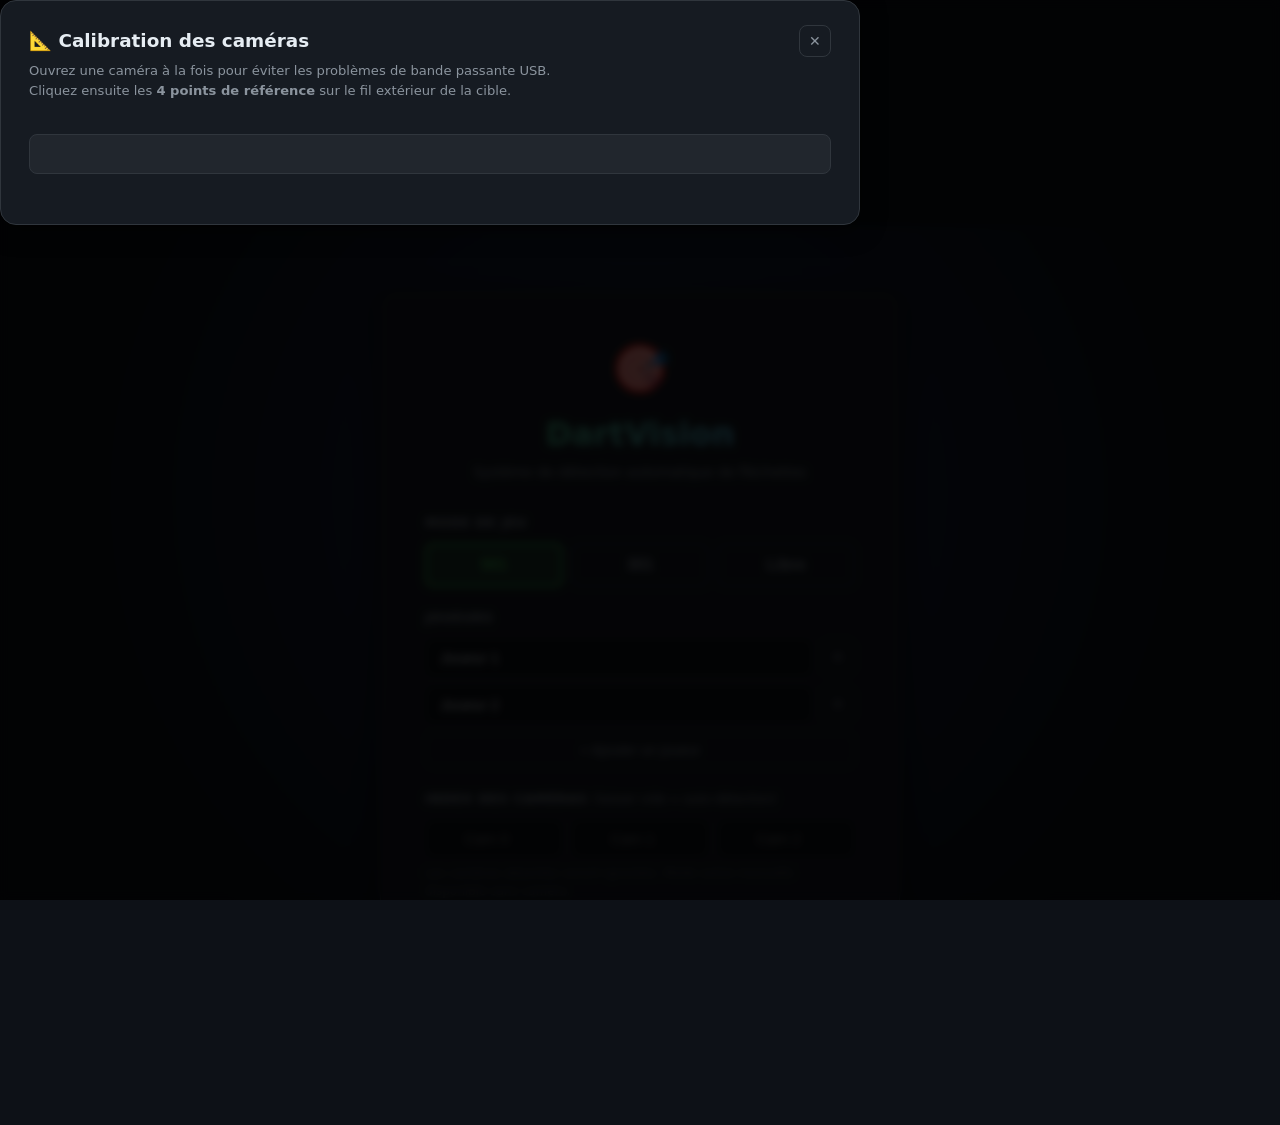
==== commit c40a5d28: "fix: Calibration restreinte aux caméras de la partie, vrai test frame - calib_open vérifie qu'une fr" ====
--- a/web/static/index.html
+++ b/web/static/index.html
@@ -29,7 +29,11 @@
         <!-- Filled by JS -->
       </div>
 
-      <div class="calib-choose-row">
+      <!-- Buttons for game cameras (filled by JS); fallback manual input when no game -->
+      <div id="calib-cam-buttons" class="calib-cam-buttons">
+        <!-- Populated by _refreshCalibStatus() -->
+      </div>
+      <div id="calib-cam-manual" class="calib-choose-row" style="display:none">
         <label>Index caméra</label>
         <input type="number" id="calib-cam-input" value="0" min="0" max="20" style="width:80px" />
         <button class="ctrl-btn primary" onclick="calibOpenCamera()">📷 Ouvrir la caméra</button>
@@ -278,6 +282,7 @@
 
     <div style="flex:1"></div>
 
+    <button class="ctrl-btn" id="dbg-toggle-btn" onclick="toggleDebug()">🐛 Debug</button>
     <button class="ctrl-btn" onclick="openCalibration()">📐 Calibrer</button>
     <button class="ctrl-btn" onclick="showSetup()">⚙️ Nouvelle partie</button>
   </div>
@@ -375,6 +380,45 @@
   </div><!-- .modal-card -->
 </div><!-- #manual-modal -->
 
+<!-- ═══════════════════════════════════════════════════════ DEBUG PANEL ══════-->
+<div id="debug-panel" class="hidden">
+  <div class="dbg-header">
+    <span class="dbg-title">🐛 Debug</span>
+    <div class="dbg-header-actions">
+      <button class="dbg-pill" id="dbg-pause-log-btn" onclick="toggleDebugLog()">⏸ Log</button>
+      <button class="dbg-pill" onclick="clearDebugLog()">🗑 Vider</button>
+      <button class="dbg-pill danger" onclick="closeDebug()">✕</button>
+    </div>
+  </div>
+
+  <!-- Camera states + debug streams -->
+  <div class="dbg-section">
+    <div class="dbg-section-title">Caméras — État de détection</div>
+    <div class="dbg-cam-grid" id="dbg-cam-grid">
+      <!-- Populated by JS -->
+    </div>
+  </div>
+
+  <!-- Detection parameters (live sliders) -->
+  <div class="dbg-section">
+    <div class="dbg-section-title">
+      Paramètres de détection
+      <button class="dbg-pill" onclick="resetConfig()" style="margin-left:8px">↺ Défauts</button>
+    </div>
+    <div class="dbg-params-grid" id="dbg-params-grid">
+      <!-- Populated by JS -->
+    </div>
+  </div>
+
+  <!-- Event log -->
+  <div class="dbg-section dbg-log-section">
+    <div class="dbg-section-title">Journal d'événements</div>
+    <div class="dbg-log" id="dbg-log">
+      <div class="dbg-log-empty">En attente d'événements…</div>
+    </div>
+  </div>
+</div>
+
 <!-- ═══════════════════════════════════════════════════════ GAME OVER ════════-->
 <div id="game-over-overlay" class="hidden">
   <div class="game-over-card">
--- a/web/static/style.css
+++ b/web/static/style.css
@@ -1168,6 +1168,256 @@
 .toast-icon { font-size: 1.1rem; }
 .toast-msg  { flex: 1; line-height: 1.4; }
 
+/* ═══════════════════════════════════════ DEBUG PANEL ═══════════════════ */
+
+#debug-panel {
+  position: fixed;
+  right: 0; top: 0; bottom: 56px;   /* above controls bar */
+  width: 460px;
+  background: rgba(13, 17, 23, 0.97);
+  border-left: 1px solid var(--border);
+  display: flex;
+  flex-direction: column;
+  z-index: 400;
+  backdrop-filter: blur(8px);
+  overflow: hidden;
+  transition: transform 0.25s ease;
+}
+
+#debug-panel.hidden { display: none; }
+
+.dbg-header {
+  display: flex;
+  align-items: center;
+  justify-content: space-between;
+  padding: 10px 14px;
+  border-bottom: 1px solid var(--border);
+  flex-shrink: 0;
+  background: var(--bg-card);
+}
+
+.dbg-title {
+  font-size: 0.85rem;
+  font-weight: 700;
+  color: var(--text);
+  text-transform: uppercase;
+  letter-spacing: 0.06em;
+}
+
+.dbg-header-actions { display: flex; gap: 6px; }
+
+.dbg-pill {
+  font-size: 0.7rem;
+  font-weight: 600;
+  padding: 4px 10px;
+  border-radius: 12px;
+  border: 1px solid var(--border);
+  background: transparent;
+  color: var(--muted);
+  cursor: pointer;
+  transition: all 0.15s;
+}
+.dbg-pill:hover { background: var(--bg-panel); color: var(--text); }
+.dbg-pill.danger { border-color: var(--red); color: var(--red); }
+.dbg-pill.active  { border-color: var(--green); color: var(--green); background: var(--green-dim); }
+
+.dbg-section {
+  padding: 12px 14px;
+  border-bottom: 1px solid var(--border);
+  flex-shrink: 0;
+}
+
+.dbg-log-section {
+  flex: 1;
+  min-height: 0;
+  display: flex;
+  flex-direction: column;
+  overflow: hidden;
+}
+
+.dbg-section-title {
+  font-size: 0.72rem;
+  font-weight: 700;
+  text-transform: uppercase;
+  letter-spacing: 0.07em;
+  color: var(--muted);
+  margin-bottom: 10px;
+  display: flex;
+  align-items: center;
+}
+
+/* Camera cards in debug panel */
+.dbg-cam-grid {
+  display: flex;
+  flex-direction: column;
+  gap: 8px;
+}
+
+.dbg-cam-card {
+  background: var(--bg-panel);
+  border: 1px solid var(--border);
+  border-radius: 8px;
+  padding: 8px 10px;
+  display: flex;
+  gap: 10px;
+  align-items: flex-start;
+}
+
+.dbg-cam-stream-wrap {
+  width: 100px;
+  flex-shrink: 0;
+  border-radius: 6px;
+  overflow: hidden;
+  border: 1px solid var(--border);
+  background: #000;
+  cursor: pointer;
+  position: relative;
+}
+
+.dbg-cam-stream-wrap img {
+  width: 100%;
+  display: block;
+}
+
+.dbg-stream-label {
+  position: absolute;
+  bottom: 2px;
+  right: 4px;
+  font-size: 0.55rem;
+  font-weight: 700;
+  color: rgba(255,255,255,0.7);
+  text-transform: uppercase;
+}
+
+.dbg-cam-info { flex: 1; min-width: 0; }
+
+.dbg-cam-name {
+  font-size: 0.8rem;
+  font-weight: 700;
+  color: var(--text);
+  margin-bottom: 4px;
+}
+
+.dbg-cam-rows { display: flex; flex-direction: column; gap: 3px; }
+
+.dbg-row {
+  display: flex;
+  align-items: center;
+  gap: 6px;
+  font-size: 0.72rem;
+}
+
+.dbg-key {
+  color: var(--muted);
+  min-width: 80px;
+  flex-shrink: 0;
+}
+
+.dbg-val {
+  color: var(--text);
+  font-weight: 600;
+  font-family: 'Courier New', monospace;
+}
+
+.dbg-val.state-idle       { color: var(--muted); }
+.dbg-val.state-motion     { color: var(--orange); }
+.dbg-val.state-confirming { color: #ffd54f; }
+.dbg-val.state-detected   { color: var(--green); }
+.dbg-val.state-cooldown   { color: var(--blue); }
+
+.dbg-stream-toggle {
+  font-size: 0.65rem;
+  padding: 3px 8px;
+  border-radius: 6px;
+  border: 1px solid var(--border);
+  background: transparent;
+  color: var(--muted);
+  cursor: pointer;
+  margin-top: 6px;
+  transition: all 0.15s;
+}
+.dbg-stream-toggle:hover { background: var(--bg-card); color: var(--text); }
+.dbg-stream-toggle.active { border-color: var(--orange); color: var(--orange); }
+
+/* Parameter sliders */
+.dbg-params-grid {
+  display: flex;
+  flex-direction: column;
+  gap: 8px;
+  max-height: 220px;
+  overflow-y: auto;
+}
+
+.dbg-param-row {
+  display: flex;
+  align-items: center;
+  gap: 8px;
+}
+
+.dbg-param-name {
+  font-size: 0.72rem;
+  color: var(--muted);
+  min-width: 150px;
+  flex-shrink: 0;
+  font-family: 'Courier New', monospace;
+}
+
+.dbg-param-slider {
+  flex: 1;
+  accent-color: var(--blue);
+  height: 4px;
+  cursor: pointer;
+}
+
+.dbg-param-val {
+  font-size: 0.72rem;
+  font-weight: 700;
+  color: var(--blue);
+  min-width: 40px;
+  text-align: right;
+  font-family: 'Courier New', monospace;
+}
+
+/* Log */
+.dbg-log {
+  flex: 1;
+  overflow-y: auto;
+  display: flex;
+  flex-direction: column;
+  gap: 2px;
+  padding: 4px 0;
+  font-family: 'Courier New', monospace;
+  font-size: 0.72rem;
+}
+
+.dbg-log-empty {
+  color: var(--dimmed);
+  text-align: center;
+  padding: 16px;
+  font-family: inherit;
+}
+
+.dbg-entry {
+  display: flex;
+  gap: 8px;
+  padding: 3px 8px;
+  border-radius: 4px;
+  transition: background 0.1s;
+  line-height: 1.4;
+}
+.dbg-entry:hover { background: var(--bg-panel); }
+
+.dbg-entry-time { color: var(--dimmed); flex-shrink: 0; min-width: 70px; }
+.dbg-entry-type { min-width: 70px; flex-shrink: 0; font-weight: 700; }
+.dbg-entry-msg  { color: var(--text); flex: 1; word-break: break-all; }
+
+.dbg-entry.detection .dbg-entry-type { color: var(--green); }
+.dbg-entry.bust      .dbg-entry-type { color: var(--red); }
+.dbg-entry.undo      .dbg-entry-type { color: var(--blue); }
+.dbg-entry.config    .dbg-entry-type { color: var(--orange); }
+.dbg-entry.system    .dbg-entry-type { color: var(--muted); }
+.dbg-entry.error     .dbg-entry-type { color: var(--red); }
+
 /* ═══════════════════════════════════════ KEYFRAMES ══════════════════════ */
 
 /* ═══════════════════════════════════════ CALIBRATION MODAL ═════════════ */
@@ -1207,6 +1457,41 @@
   color: var(--orange);
 }
 
+.calib-cam-buttons {
+  display: flex;
+  flex-wrap: wrap;
+  gap: 10px;
+  margin: 8px 0 4px;
+  align-items: center;
+}
+
+.calib-cam-btn {
+  padding: 9px 18px;
+  border-radius: 8px;
+  border: 2px solid var(--border);
+  background: var(--bg-panel);
+  color: var(--text);
+  font-size: 0.9rem;
+  font-weight: 600;
+  cursor: pointer;
+  transition: all 0.15s;
+}
+.calib-cam-btn:hover   { border-color: var(--blue);   color: var(--blue); }
+.calib-cam-btn.done    { border-color: var(--green);  color: var(--green); }
+.calib-cam-btn.pending { border-color: var(--orange); color: var(--orange); }
+.calib-cam-btn.todo    { border-color: var(--red);    color: var(--red); }
+
+.calib-all-done {
+  width: 100%;
+  margin-top: 6px;
+  padding: 8px 14px;
+  background: rgba(0,200,100,0.1);
+  border: 1px solid var(--green);
+  border-radius: 8px;
+  font-size: 0.85rem;
+  color: var(--green);
+}
+
 .calib-choose-row {
   display: flex;
   align-items: center;
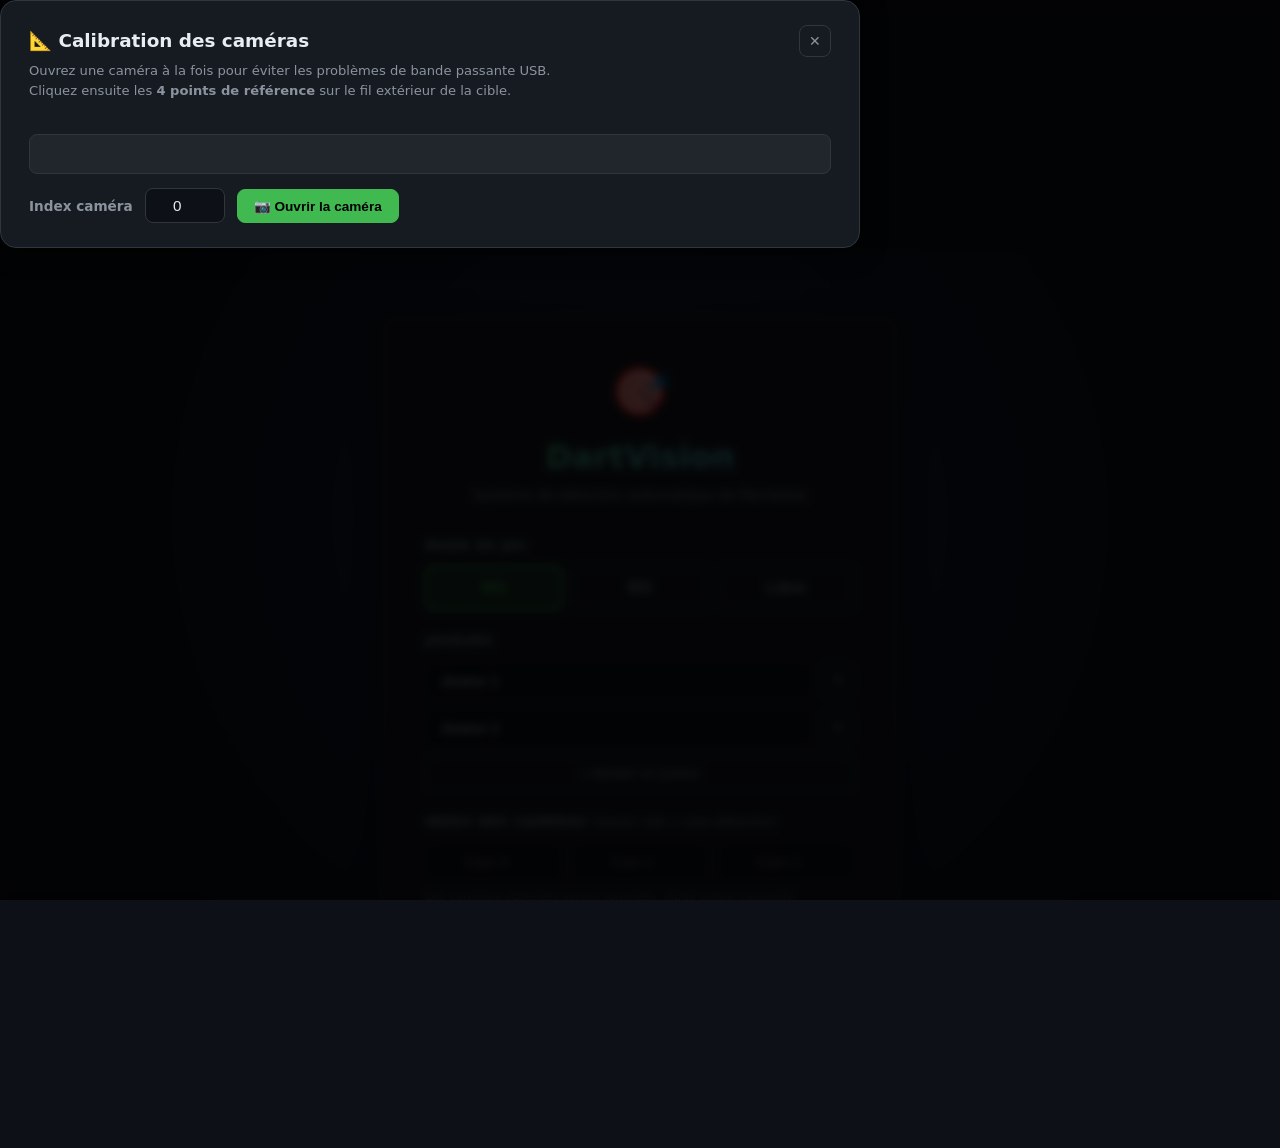
==== commit 635bb2e6: "fix: Toujours afficher l'input manuel de calibration, boutons de partie en supplément - L'input numé" ====
--- a/web/static/index.html
+++ b/web/static/index.html
@@ -29,11 +29,11 @@
         <!-- Filled by JS -->
       </div>
 
-      <!-- Buttons for game cameras (filled by JS); fallback manual input when no game -->
-      <div id="calib-cam-buttons" class="calib-cam-buttons">
-        <!-- Populated by _refreshCalibStatus() -->
-      </div>
-      <div id="calib-cam-manual" class="calib-choose-row" style="display:none">
+      <!-- Quick-access buttons when a game is active (filled by JS) -->
+      <div id="calib-cam-buttons" class="calib-cam-buttons" style="display:none"></div>
+
+      <!-- Manual input always available -->
+      <div class="calib-choose-row">
         <label>Index caméra</label>
         <input type="number" id="calib-cam-input" value="0" min="0" max="20" style="width:80px" />
         <button class="ctrl-btn primary" onclick="calibOpenCamera()">📷 Ouvrir la caméra</button>
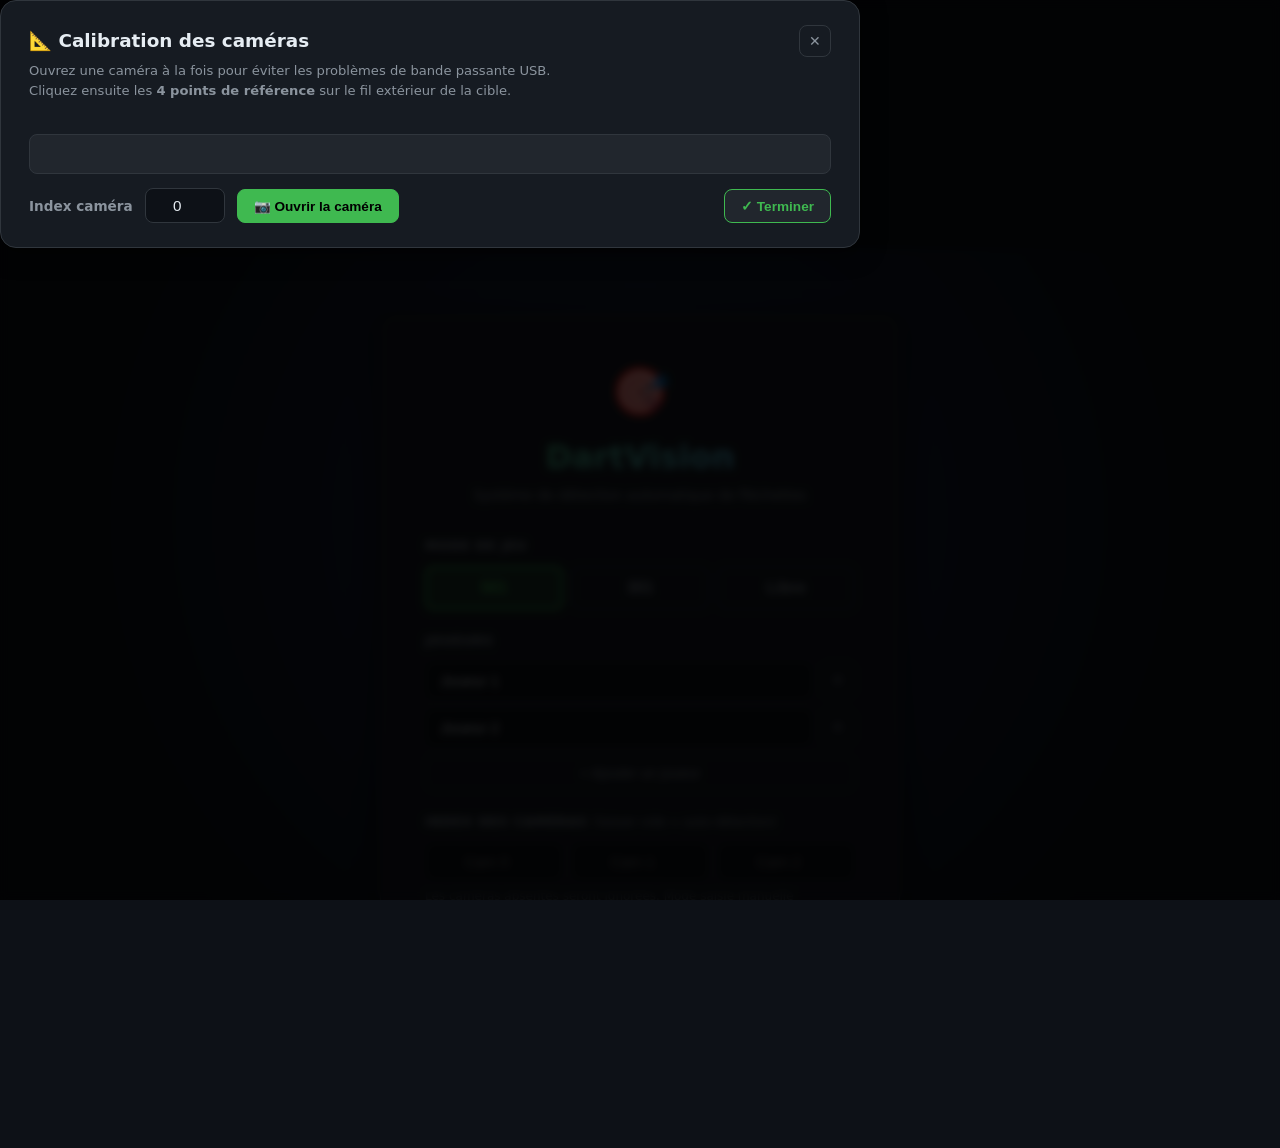
==== commit dc5483ad: "fix: Sauvegarde automatique à la confirmation, bouton Terminer toujours visible - calibConfirm() app" ====
--- a/web/static/index.html
+++ b/web/static/index.html
@@ -37,6 +37,8 @@
         <label>Index caméra</label>
         <input type="number" id="calib-cam-input" value="0" min="0" max="20" style="width:80px" />
         <button class="ctrl-btn primary" onclick="calibOpenCamera()">📷 Ouvrir la caméra</button>
+        <div style="flex:1"></div>
+        <button class="ctrl-btn success" onclick="closeCalibration()">✓ Terminer</button>
       </div>
     </div>
 
@@ -111,10 +113,7 @@
 
       <div class="calib-preview-actions">
         <button class="ctrl-btn danger" onclick="calibBackToClick()">↩ Refaire les points</button>
-        <button class="ctrl-btn success" onclick="calibConfirm()">✅ Confirmer cette caméra</button>
-        <button class="ctrl-btn primary" id="calib-save-btn" onclick="calibSave()" style="display:none">
-          💾 Sauvegarder tout
-        </button>
+        <button class="ctrl-btn success" onclick="calibConfirm()">💾 Confirmer &amp; Sauvegarder</button>
       </div>
     </div>
 
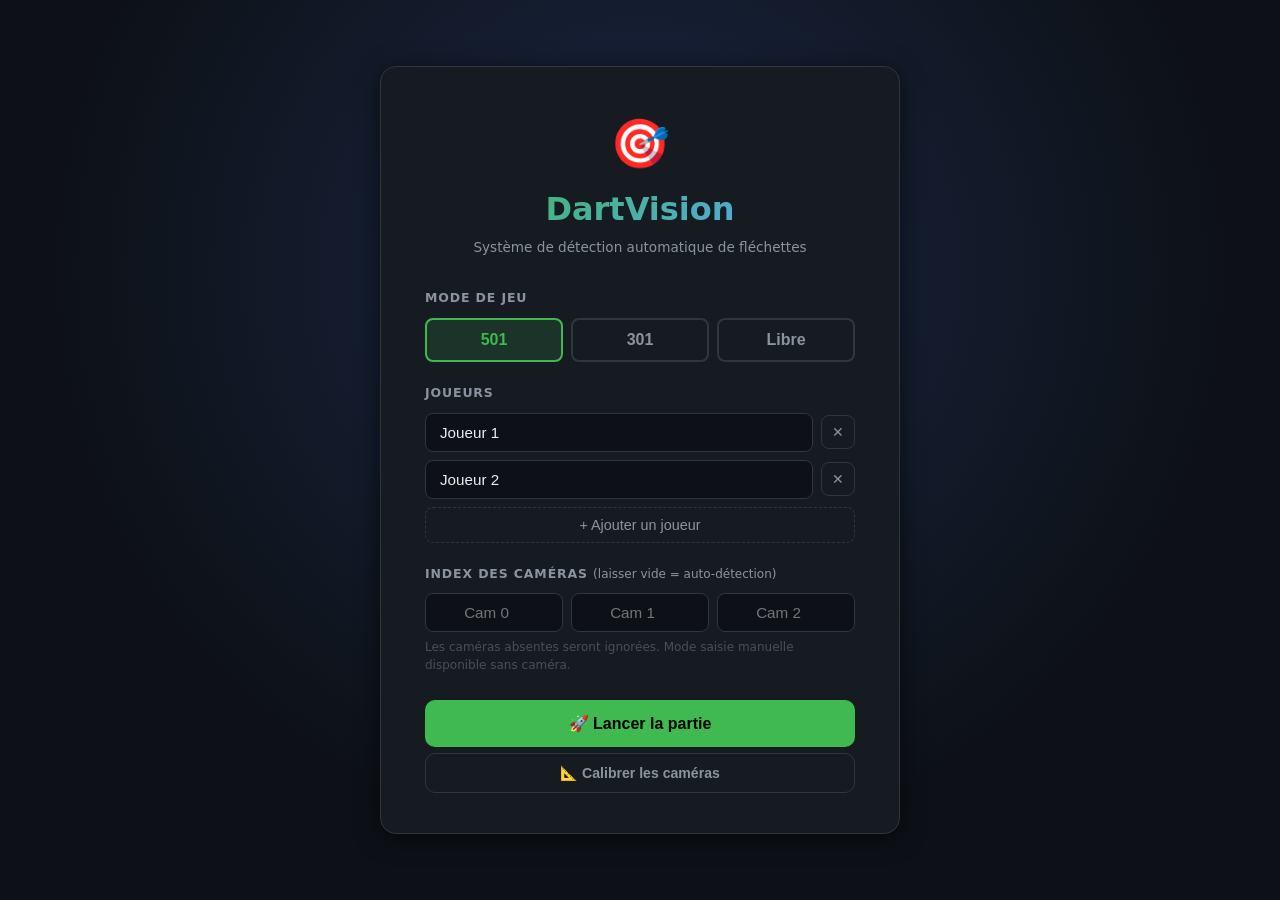
==== commit 29ce8f03: "fix: Bouton Terminer (CSS manquant) + détection automatique des cameras disponibles - Ajout #calib-m" ====
--- a/web/static/index.html
+++ b/web/static/index.html
@@ -32,11 +32,15 @@
       <!-- Quick-access buttons when a game is active (filled by JS) -->
       <div id="calib-cam-buttons" class="calib-cam-buttons" style="display:none"></div>
 
+      <!-- Camera probe -->
+      <div id="calib-probe-bar" class="calib-probe-bar" style="display:none"></div>
+
       <!-- Manual input always available -->
       <div class="calib-choose-row">
         <label>Index caméra</label>
         <input type="number" id="calib-cam-input" value="0" min="0" max="20" style="width:80px" />
         <button class="ctrl-btn primary" onclick="calibOpenCamera()">📷 Ouvrir la caméra</button>
+        <button class="ctrl-btn" onclick="calibProbeCameras()" id="calib-probe-btn">🔍 Détecter</button>
         <div style="flex:1"></div>
         <button class="ctrl-btn success" onclick="closeCalibration()">✓ Terminer</button>
       </div>
--- a/web/static/style.css
+++ b/web/static/style.css
@@ -1422,6 +1422,20 @@
 
 /* ═══════════════════════════════════════ CALIBRATION MODAL ═════════════ */
 
+#calib-modal.hidden { display: none; }
+
+.calib-probe-bar {
+  display: flex;
+  flex-wrap: wrap;
+  gap: 8px;
+  align-items: center;
+  padding: 8px 12px;
+  background: var(--bg-panel);
+  border: 1px dashed var(--border);
+  border-radius: 8px;
+  font-size: 0.82rem;
+}
+
 .calib-card {
   width: 860px;
   max-width: 97vw;
